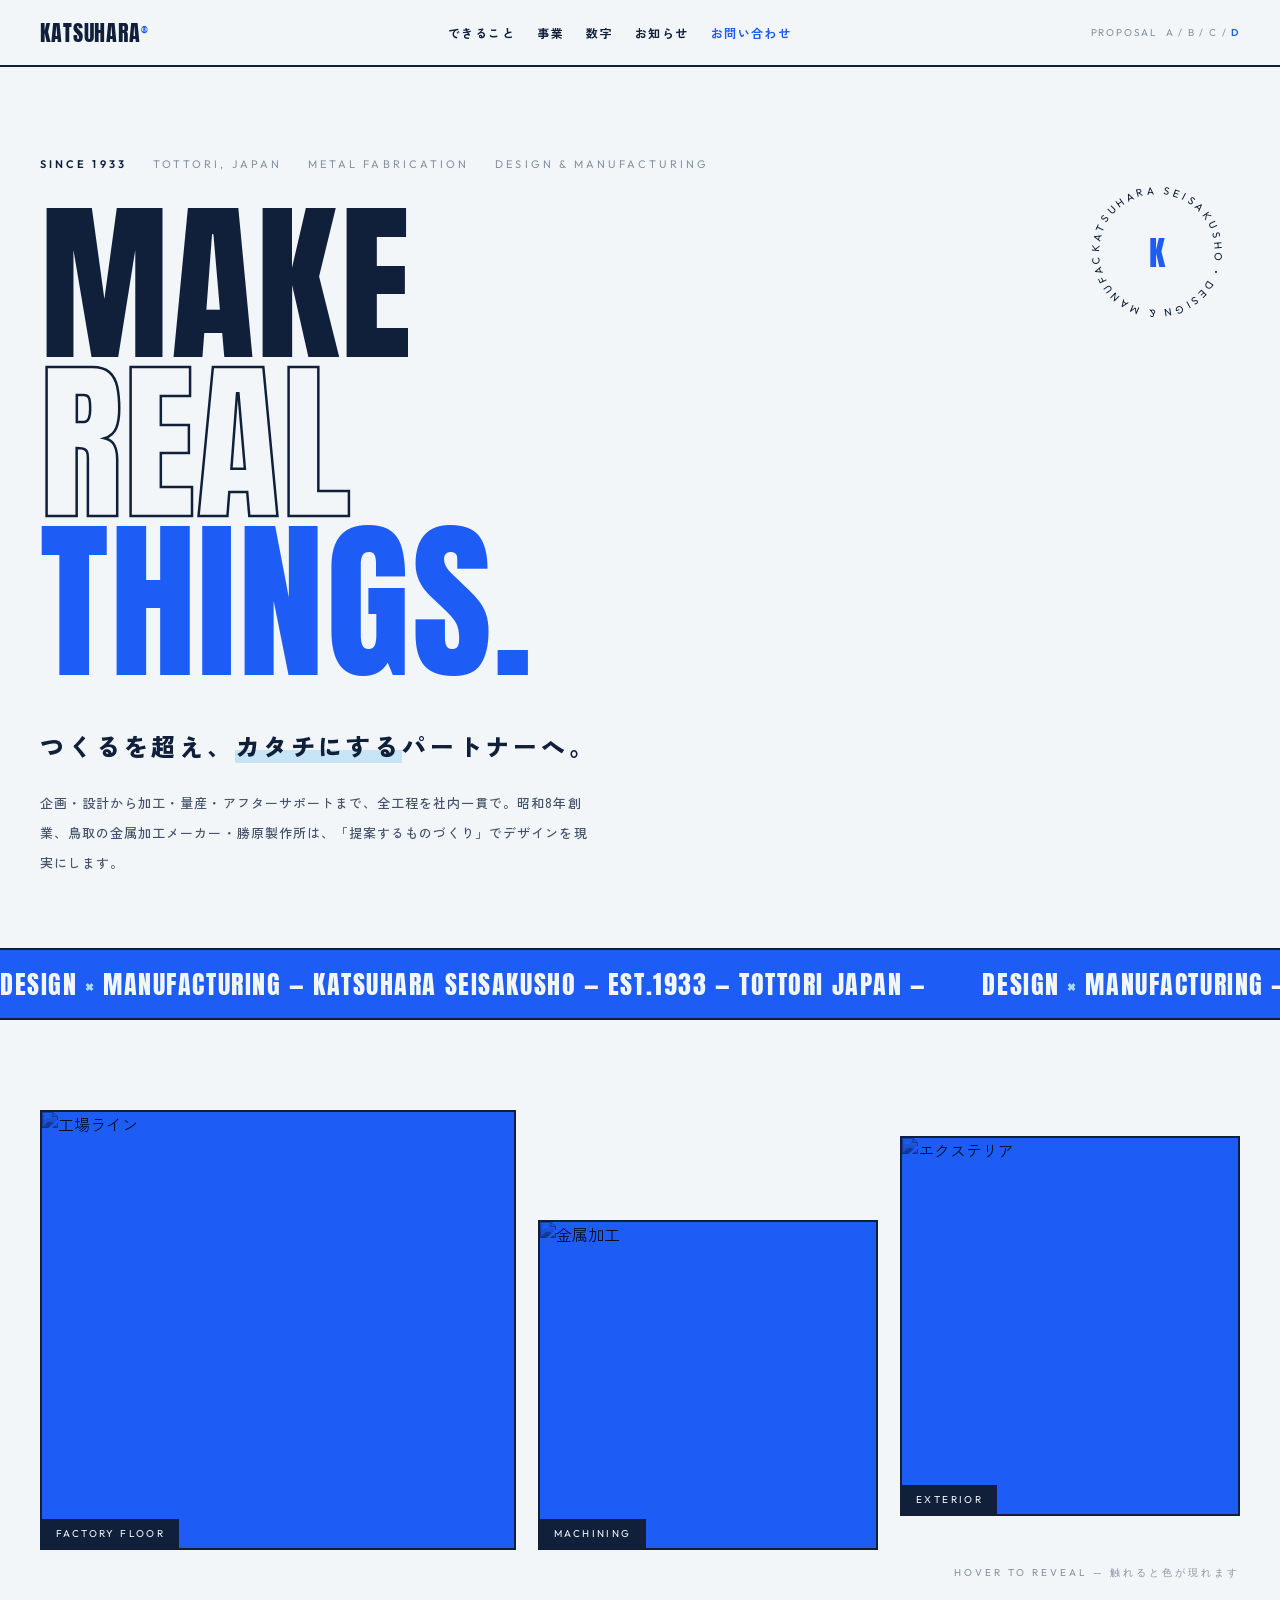
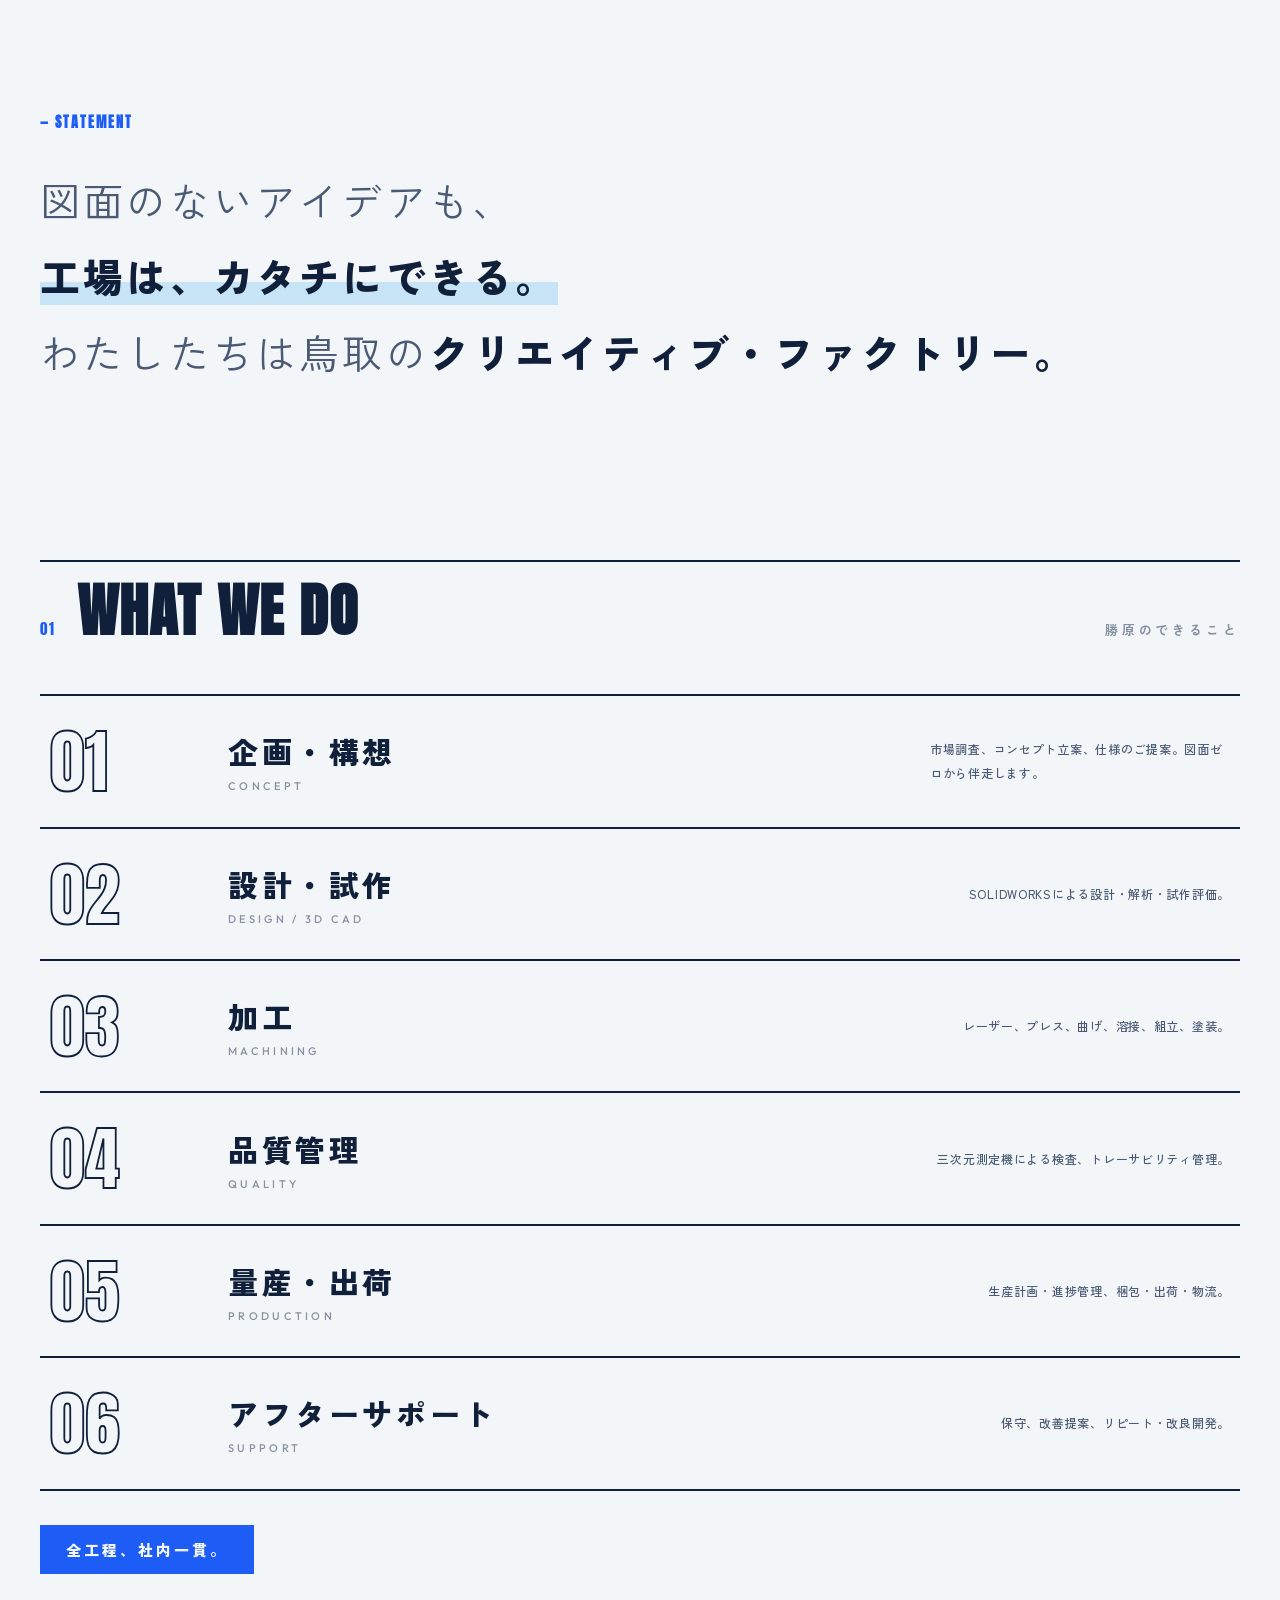
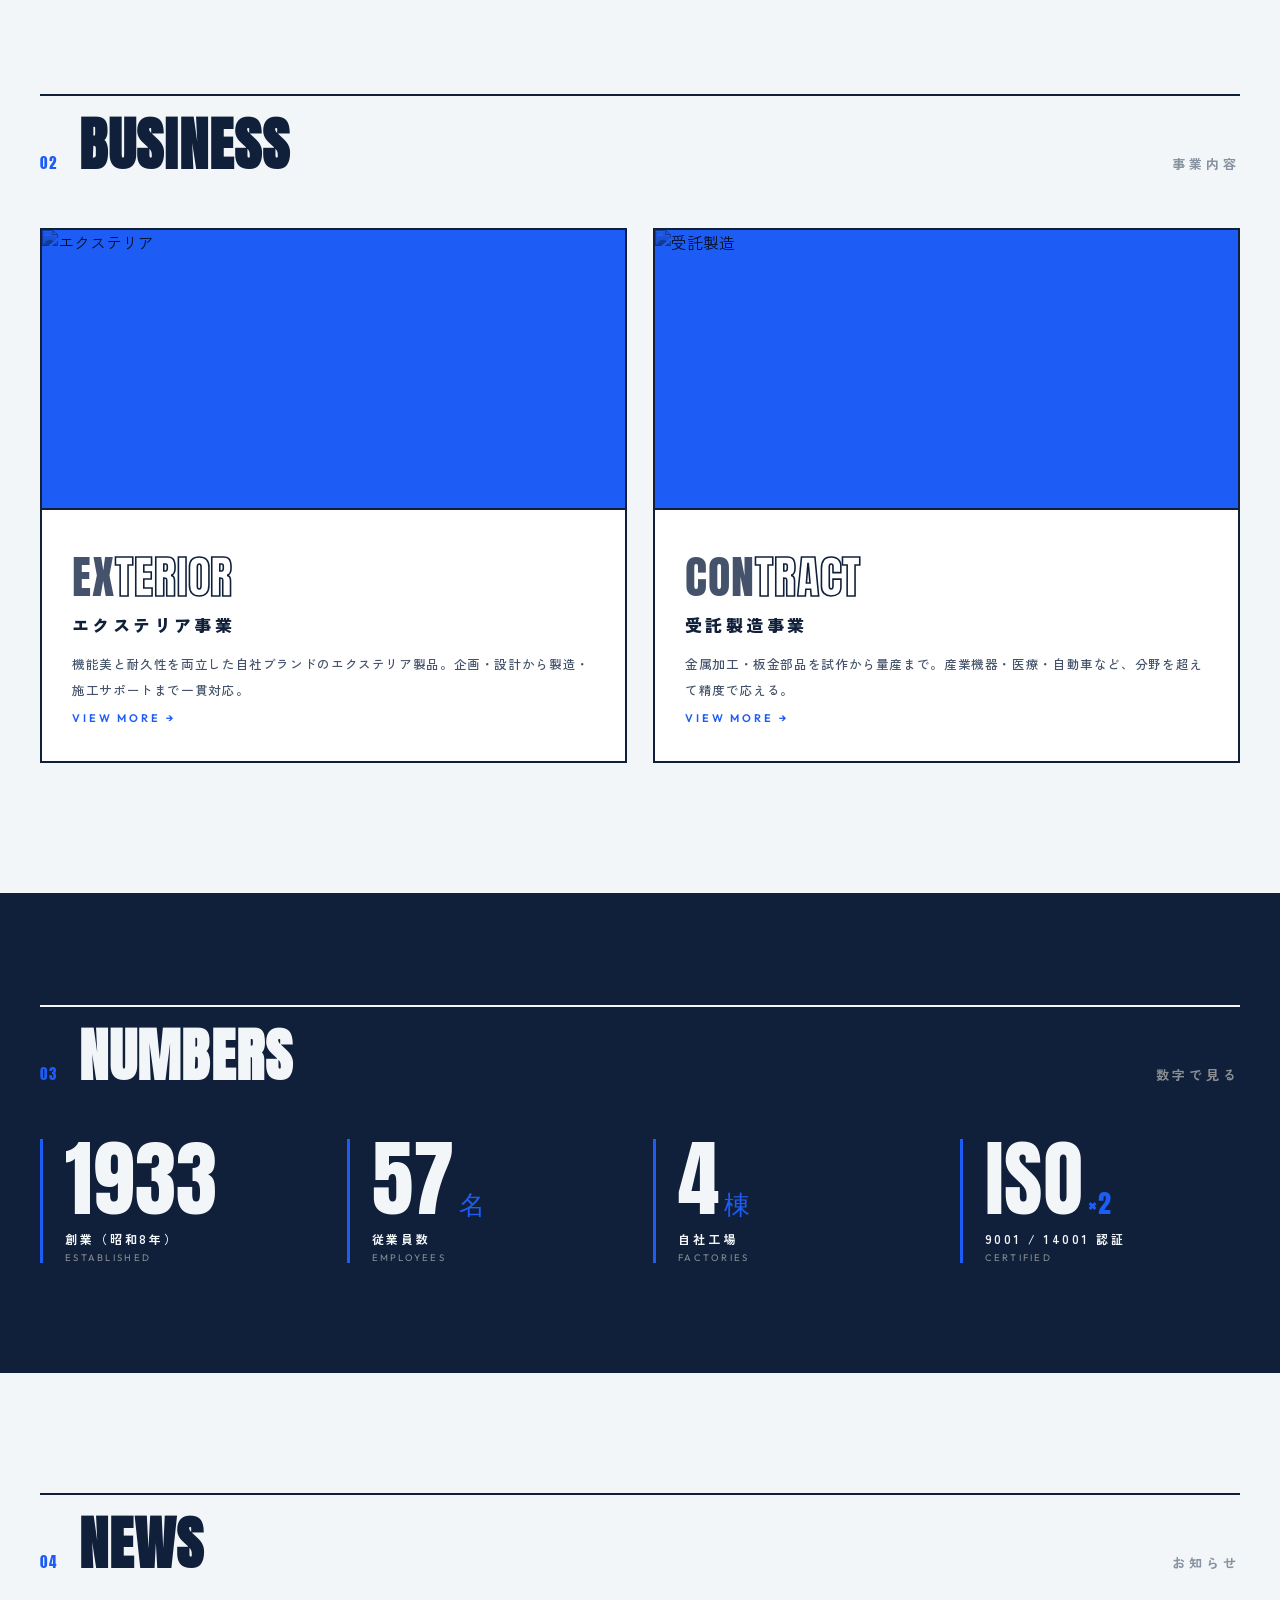
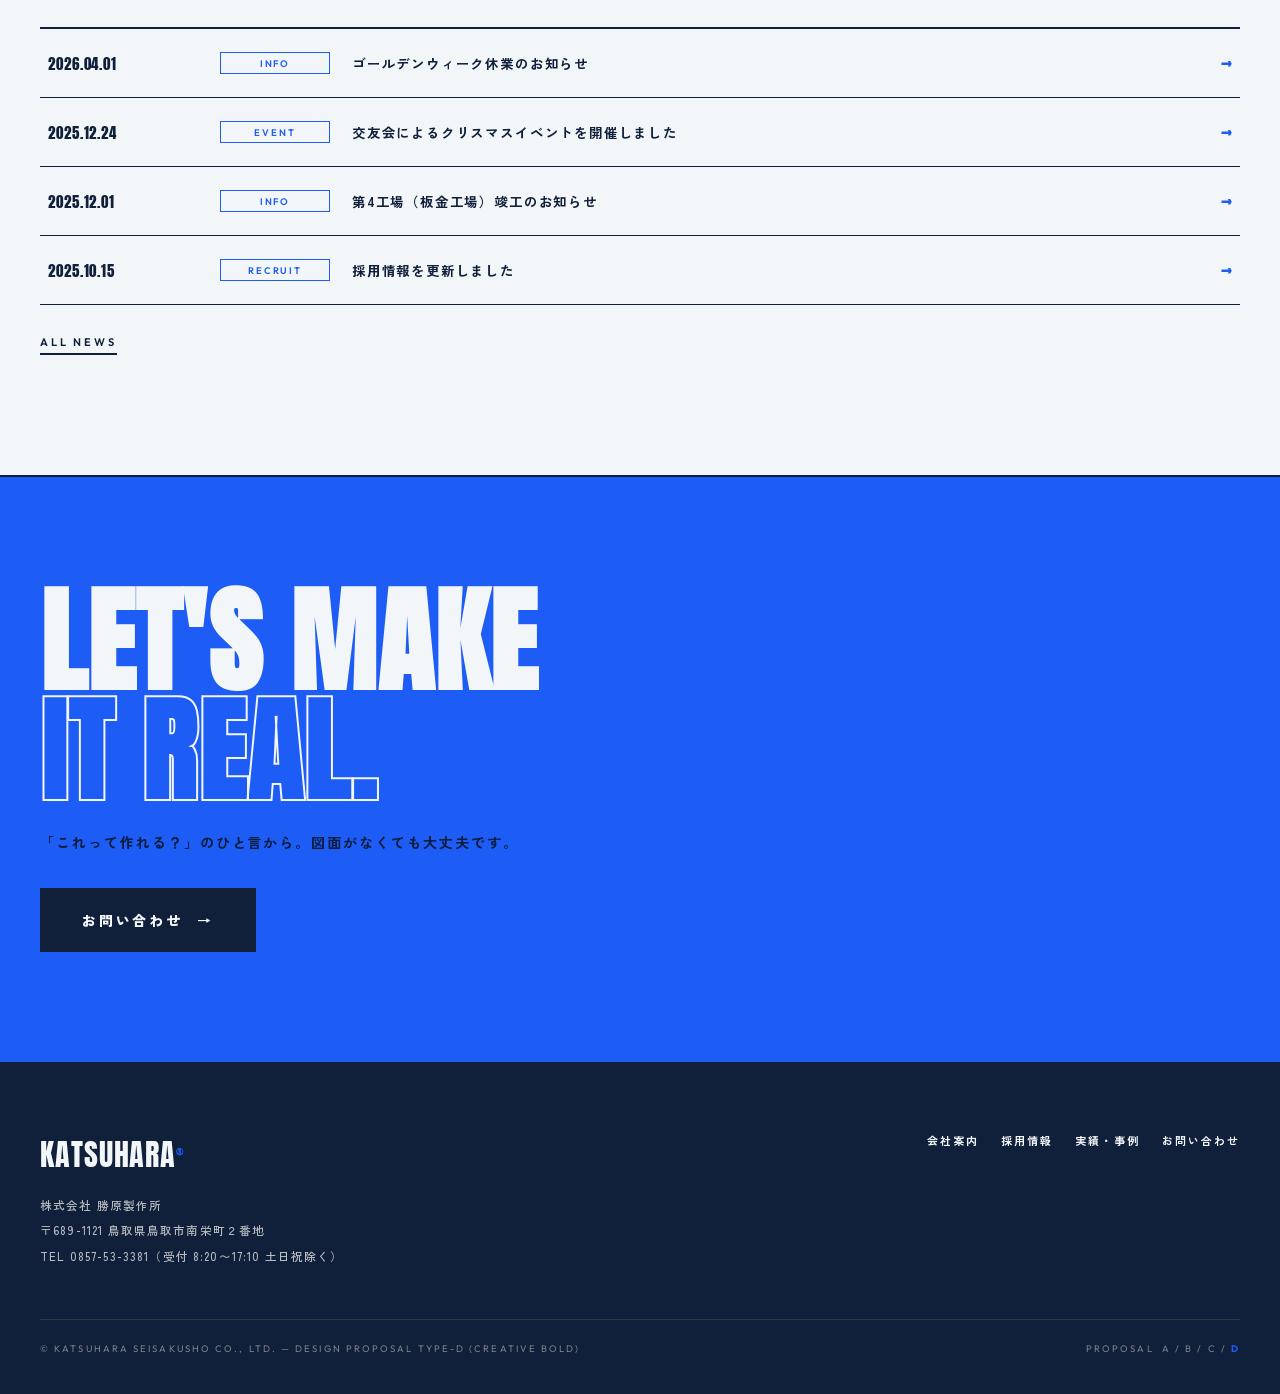
==== design-d/index.html @ e4b58c73 "勝原製作所コーポレートサイト: ハイブリッド版v1 + デザイン提案B/C/D案 - 本サイト8ページ（A構成×Cトーン ハイブリッド）+ 共通CSS/JS - お知らせはWordPress REST" ====
<!doctype html>
<html lang="ja">
<head>
<meta charset="utf-8" />
<meta name="viewport" content="width=device-width, initial-scale=1" />
<title>DESIGN PROPOSAL TYPE-D | 株式会社 勝原製作所</title>
<meta name="description" content="勝原製作所コーポレートサイト デザイン提案D案（クリエイティブ・ボールド）">
<link rel="preconnect" href="https://fonts.googleapis.com">
<link rel="preconnect" href="https://fonts.gstatic.com" crossorigin>
<link rel="stylesheet" href="https://fonts.googleapis.com/css2?family=Anton&family=Zen+Kaku+Gothic+New:wght@400;500;700;900&family=Outfit:wght@400;500;600&display=swap">
<style>
  :root{
    --paper:#F3F6F9;      /* 淡いブルーグレーの紙 */
    --ink:#10203A;        /* 紺（ネイビー） */
    --accent:#1D5DF5;     /* 青（ビビッドブルー） */
    --sky:#A9D9F5;        /* 水色 */
    --mute:#8792A1;
    --hair:#D5DCE4;
  }
  *{box-sizing:border-box;margin:0;padding:0}
  html{scroll-behavior:smooth}
  body{background:var(--paper);color:var(--ink);font-family:"Zen Kaku Gothic New",sans-serif;
    -webkit-font-smoothing:antialiased;font-feature-settings:"palt" 1;overflow-x:hidden}
  a{color:inherit;text-decoration:none}
  img{display:block;max-width:100%}
  .anton{font-family:"Anton",sans-serif;font-weight:400;text-transform:uppercase}
  .out{font-family:"Outfit",sans-serif}

  .reveal{opacity:0;transform:translateY(26px);transition:opacity .8s ease,transform .8s ease}
  .reveal.in{opacity:1;transform:none}

  .wrap{max-width:1360px;margin:0 auto;padding:0 40px}

  /* ============ HEADER ============ */
  header{position:sticky;top:0;z-index:50;background:var(--paper);border-bottom:2px solid var(--ink)}
  header .wrap{display:flex;align-items:center;justify-content:space-between;gap:18px;padding-top:16px;padding-bottom:16px;flex-wrap:wrap}
  .brand{font-family:"Anton",sans-serif;font-size:22px;letter-spacing:.04em;text-transform:uppercase}
  .brand sup{font-size:10px;color:var(--accent);vertical-align:super}
  nav{display:flex;gap:22px;flex-wrap:wrap;align-items:center}
  nav a{font-size:12px;font-weight:700;letter-spacing:.12em;position:relative;padding:4px 0}
  nav a::after{content:"";position:absolute;left:0;bottom:0;height:3px;width:0;background:var(--accent);transition:width .25s}
  nav a:hover::after{width:100%}
  .switcher{font-family:"Outfit",sans-serif;font-size:10px;letter-spacing:.18em;color:var(--mute)}
  .switcher a{border-bottom:1px solid transparent;padding-bottom:1px}
  .switcher a:hover{color:var(--ink);border-color:var(--ink)}
  .switcher b{color:var(--accent);font-weight:600}

  /* ============ HERO ============ */
  .hero{position:relative;padding:90px 0 70px}
  .hero .meta{display:flex;gap:26px;flex-wrap:wrap;font-family:"Outfit",sans-serif;font-size:11px;letter-spacing:.28em;color:var(--mute);margin-bottom:34px;text-transform:uppercase}
  .hero .meta b{color:var(--ink);font-weight:600}
  .hero h1{font-family:"Anton",sans-serif;font-weight:400;text-transform:uppercase;
    font-size:clamp(64px,13.5vw,190px);line-height:.92;letter-spacing:.01em;color:var(--ink)}
  .hero h1 .line{display:block}
  .hero h1 .stroke{color:transparent;-webkit-text-stroke:2.5px var(--ink)}
  .hero h1 .fill{color:var(--accent)}
  .hero .ja-copy{margin-top:40px;font-size:clamp(16px,2.2vw,24px);font-weight:900;letter-spacing:.16em;line-height:2}
  .hero .ja-copy .marker{background:linear-gradient(transparent 62%,rgba(169,217,245,.6) 62%)}
  .hero .lead{margin-top:18px;font-size:13px;font-weight:500;line-height:2.3;letter-spacing:.08em;color:#44536B;max-width:560px}

  /* 回転スタンプバッジ */
  .stamp{position:absolute;right:48px;top:110px;width:150px;height:150px;pointer-events:none}
  .stamp svg{width:100%;height:100%;animation:spin 16s linear infinite}
  @keyframes spin{to{transform:rotate(360deg)}}
  .stamp text{font-family:"Outfit",sans-serif;font-size:10.5px;letter-spacing:.32em;fill:var(--ink);text-transform:uppercase}
  .stamp .core{position:absolute;inset:0;display:grid;place-items:center}
  .stamp .core span{font-family:"Anton",sans-serif;font-size:34px;color:var(--accent)}

  /* ============ MARQUEE ============ */
  .marquee{background:var(--accent);border-top:2px solid var(--ink);border-bottom:2px solid var(--ink);overflow:hidden;padding:14px 0}
  .marquee .track{display:flex;white-space:nowrap;animation:mq 22s linear infinite;width:max-content}
  .marquee span{font-family:"Anton",sans-serif;font-size:26px;color:var(--paper);letter-spacing:.06em;text-transform:uppercase;padding-right:56px}
  .marquee span i{font-style:normal;color:var(--sky)}
  @keyframes mq{to{transform:translateX(-50%)}}

  /* ============ PHOTO STRIP（デュオトーン） ============ */
  .strip{padding:90px 0 0}
  .strip .grid{display:grid;grid-template-columns:1.4fr 1fr 1fr;gap:22px;align-items:end}
  .duo{position:relative;background:var(--accent);border:2px solid var(--ink);overflow:hidden}
  .duo img{width:100%;height:100%;object-fit:cover;filter:grayscale(100%) contrast(1.08);mix-blend-mode:multiply;opacity:.92;transition:filter .5s ease,mix-blend-mode .5s ease,opacity .5s ease}
  .duo:hover img{filter:none;mix-blend-mode:normal;opacity:1}
  .duo .tag{position:absolute;left:0;bottom:0;background:var(--ink);color:var(--paper);font-family:"Outfit",sans-serif;font-size:10px;letter-spacing:.24em;padding:8px 14px;z-index:2;text-transform:uppercase}
  .strip .grid .duo:nth-child(1){height:440px}
  .strip .grid .duo:nth-child(2){height:330px}
  .strip .grid .duo:nth-child(3){height:380px;transform:translateY(-34px)}
  .strip .cap{margin-top:16px;font-family:"Outfit",sans-serif;font-size:10px;letter-spacing:.3em;color:var(--mute);text-align:right;text-transform:uppercase}

  /* ============ STATEMENT ============ */
  .statement{padding:130px 0}
  .statement .idx{font-family:"Anton",sans-serif;font-size:14px;color:var(--accent);letter-spacing:.14em;margin-bottom:26px}
  .statement p{font-size:clamp(22px,3.4vw,40px);font-weight:900;line-height:1.9;letter-spacing:.08em}
  .statement p .thin{font-weight:400;color:#4A5A74}
  .statement p .marker{background:linear-gradient(transparent 60%,rgba(169,217,245,.6) 60%)}

  /* ============ SECTION HEAD ============ */
  .d-head{display:flex;align-items:baseline;gap:22px;border-top:2px solid var(--ink);padding-top:20px;margin-bottom:54px;flex-wrap:wrap}
  .d-head .no{font-family:"Anton",sans-serif;font-size:15px;color:var(--accent);letter-spacing:.1em}
  .d-head h2{font-family:"Anton",sans-serif;font-size:clamp(34px,5vw,58px);letter-spacing:.02em;text-transform:uppercase;line-height:1}
  .d-head .ja{margin-left:auto;font-size:13px;font-weight:700;letter-spacing:.3em;color:var(--mute)}

  /* ============ PROCESS（巨大リスト） ============ */
  .process{padding:40px 0 120px}
  .p-row{display:grid;grid-template-columns:150px 1fr auto;gap:28px;align-items:center;
    border-bottom:2px solid var(--ink);padding:30px 10px;transition:background .25s,color .25s;cursor:default}
  .p-row:first-of-type{border-top:2px solid var(--ink)}
  .p-row .num{font-family:"Anton",sans-serif;font-size:clamp(40px,5.5vw,72px);line-height:1;color:transparent;-webkit-text-stroke:1.8px var(--ink);transition:.25s}
  .p-row h3{font-size:clamp(20px,2.6vw,30px);font-weight:900;letter-spacing:.12em}
  .p-row h3 small{display:block;font-family:"Outfit",sans-serif;font-weight:500;font-size:11px;letter-spacing:.3em;color:var(--mute);margin-top:6px;text-transform:uppercase;transition:.25s}
  .p-row .desc{font-size:12px;font-weight:500;letter-spacing:.06em;color:#4A5A74;max-width:300px;line-height:2;transition:.25s}
  .p-row:hover{background:var(--ink);color:var(--paper)}
  .p-row:hover .num{-webkit-text-stroke:1.8px var(--accent)}
  .p-row:hover h3 small,.p-row:hover .desc{color:#A9BAD3}
  .p-note{margin-top:34px;display:inline-block;background:var(--accent);color:var(--paper);font-weight:900;font-size:15px;letter-spacing:.2em;padding:14px 26px;transform:rotate(-1.2deg)}

  /* ============ BUSINESS ============ */
  .biz{padding:0 0 130px}
  .biz .cols{display:grid;grid-template-columns:1fr 1fr;gap:26px}
  .b-card{border:2px solid var(--ink);background:#fff;display:flex;flex-direction:column;transition:box-shadow .25s,transform .25s}
  .b-card:hover{box-shadow:10px 10px 0 var(--accent);transform:translate(-3px,-3px)}
  .b-card .ph{height:280px}
  .b-card .ph.duo{border:0;border-bottom:2px solid var(--ink)}
  .b-card .body{padding:30px 30px 34px}
  .b-card .en-ttl{font-family:"Anton",sans-serif;font-size:clamp(30px,3.6vw,46px);line-height:1;letter-spacing:.02em;text-transform:uppercase}
  .b-card .en-ttl span{color:transparent;-webkit-text-stroke:1.6px var(--ink)}
  .b-card h3{margin-top:12px;font-size:17px;font-weight:900;letter-spacing:.2em}
  .b-card p{margin-top:14px;font-size:12.5px;font-weight:500;line-height:2.1;letter-spacing:.05em;color:#44536B}
  .b-card .go{margin-top:20px;font-family:"Outfit",sans-serif;font-size:11px;font-weight:600;letter-spacing:.26em;color:var(--accent);text-transform:uppercase}

  /* ============ NUMBERS ============ */
  .nums{background:var(--ink);color:var(--paper);border-top:2px solid var(--ink);padding:110px 0}
  .nums .d-head{border-top-color:var(--paper)}
  .nums .d-head h2{color:var(--paper)}
  .nums .d-head .ja{color:#8b8f93}
  .nums .grid{display:grid;grid-template-columns:repeat(4,1fr);gap:26px}
  .n-item{border-left:3px solid var(--accent);padding-left:22px}
  .n-item .v{font-family:"Anton",sans-serif;font-size:clamp(52px,6.5vw,92px);line-height:.95;letter-spacing:.01em}
  .n-item .v small{font-size:26px;color:var(--accent);margin-left:4px}
  .n-item .k{margin-top:12px;font-size:12px;font-weight:700;letter-spacing:.24em}
  .n-item .e{margin-top:4px;font-family:"Outfit",sans-serif;font-size:9.5px;letter-spacing:.24em;color:#8b8f93;text-transform:uppercase}

  /* ============ NEWS ============ */
  .news{padding:120px 0}
  .n-row{display:grid;grid-template-columns:150px 110px 1fr auto;gap:22px;align-items:center;border-bottom:1.5px solid var(--ink);padding:22px 8px;transition:background .2s}
  .n-row:first-of-type{border-top:2px solid var(--ink)}
  .n-row:hover{background:#fff}
  .n-row .d{font-family:"Anton",sans-serif;font-size:15px;letter-spacing:.06em}
  .n-row .c{font-family:"Outfit",sans-serif;font-size:9.5px;font-weight:600;letter-spacing:.2em;color:var(--accent);border:1.5px solid var(--accent);text-align:center;padding:4px 6px;text-transform:uppercase}
  .n-row .t{font-size:13.5px;font-weight:700;letter-spacing:.06em}
  .n-row .a{font-family:"Anton",sans-serif;font-size:16px;color:var(--accent)}
  .n-more{display:inline-block;margin-top:30px;font-family:"Outfit",sans-serif;font-size:11px;font-weight:600;letter-spacing:.26em;border-bottom:2px solid var(--ink);padding-bottom:4px;text-transform:uppercase;transition:.2s}
  .n-more:hover{color:var(--accent);border-color:var(--accent)}

  /* ============ CTA ============ */
  .cta{background:var(--accent);border-top:2px solid var(--ink);padding:110px 0;position:relative;overflow:hidden}
  .cta h2{font-family:"Anton",sans-serif;font-size:clamp(46px,9vw,130px);line-height:.95;color:var(--paper);text-transform:uppercase;letter-spacing:.01em}
  .cta h2 .stroke{color:transparent;-webkit-text-stroke:2px var(--paper)}
  .cta p{margin-top:26px;font-size:14px;font-weight:700;letter-spacing:.14em;color:#0A1C3A}
  .cta .btn{display:inline-flex;align-items:center;gap:14px;margin-top:36px;background:var(--ink);color:var(--paper);
    font-weight:900;font-size:14px;letter-spacing:.2em;padding:20px 40px;transition:.2s;border:2px solid var(--ink)}
  .cta .btn:hover{background:var(--paper);color:var(--ink)}

  /* ============ FOOTER ============ */
  footer{background:var(--ink);color:var(--paper);padding:70px 0 40px}
  footer .top{display:flex;justify-content:space-between;gap:30px;flex-wrap:wrap;align-items:flex-start}
  footer .f-brand{font-family:"Anton",sans-serif;font-size:30px;letter-spacing:.03em;text-transform:uppercase}
  footer .f-brand sup{font-size:11px;color:var(--accent)}
  footer .addr{margin-top:16px;font-size:11.5px;font-weight:500;letter-spacing:.1em;line-height:2.2;color:#b9bdc1}
  footer .f-links{display:flex;gap:22px;flex-wrap:wrap}
  footer .f-links a{font-size:11px;font-weight:700;letter-spacing:.18em;border-bottom:2px solid transparent;padding-bottom:3px;transition:.2s}
  footer .f-links a:hover{border-color:var(--accent);color:#fff}
  footer .cp{margin-top:50px;padding-top:22px;border-top:1px solid #33383c;font-family:"Outfit",sans-serif;font-size:9.5px;letter-spacing:.22em;color:#7d8286;text-transform:uppercase;display:flex;justify-content:space-between;gap:14px;flex-wrap:wrap}
  footer .cp .sw a{color:#7d8286}
  footer .cp .sw a:hover{color:var(--paper)}
  footer .cp .sw b{color:var(--accent)}

  /* ============ RESPONSIVE ============ */
  @media (max-width:1024px){
    .wrap{padding:0 26px}
    .stamp{width:110px;height:110px;right:26px;top:96px}
    .stamp .core span{font-size:24px}
    .strip .grid{grid-template-columns:1fr 1fr}
    .strip .grid .duo:nth-child(1){grid-column:1/-1;height:340px}
    .strip .grid .duo:nth-child(3){transform:none;height:300px}
    .strip .grid .duo:nth-child(2){height:300px}
    .nums .grid{grid-template-columns:1fr 1fr;gap:40px 26px}
    .biz .cols{grid-template-columns:1fr}
    .p-row{grid-template-columns:90px 1fr;gap:16px}
    .p-row .desc{grid-column:2;max-width:none}
  }
  @media (max-width:640px){
    header .wrap{gap:10px}
    nav{gap:14px}
    nav a{font-size:11px}
    .hero{padding:60px 0 50px}
    .hero .meta{gap:14px;font-size:9.5px}
    .stamp{display:none}
    .marquee span{font-size:19px}
    .statement{padding:90px 0}
    .n-row{grid-template-columns:1fr auto;gap:8px 12px;padding:16px 4px}
    .n-row .d{order:1}
    .n-row .a{order:2}
    .n-row .c{display:none}
    .n-row .t{order:3;grid-column:1/-1}
    .nums{padding:80px 0}
    .nums .grid{grid-template-columns:1fr;gap:34px}
    .news{padding:90px 0}
    .cta{padding:80px 0}
  }
</style>
</head>
<body>

<!-- ============ HEADER ============ -->
<header>
  <div class="wrap">
    <a class="brand" href="#top">Katsuhara<sup>®</sup></a>
    <nav>
      <a href="#process">できること</a>
      <a href="#business">事業</a>
      <a href="#numbers">数字</a>
      <a href="#news">お知らせ</a>
      <a href="../contact/" style="color:var(--accent)">お問い合わせ</a>
    </nav>
    <div class="switcher">PROPOSAL&nbsp;&nbsp;<a href="../">A</a> / <a href="../design-b/">B</a> / <a href="../design-c/">C</a> / <b>D</b></div>
  </div>
</header>

<!-- ============ HERO ============ -->
<section class="hero" id="top">
  <div class="wrap">
    <p class="meta reveal"><b>Since 1933</b><span>Tottori, Japan</span><span>Metal Fabrication</span><span>Design & Manufacturing</span></p>
    <h1 class="reveal">
      <span class="line">Make</span>
      <span class="line stroke">Real</span>
      <span class="line"><span class="fill">Things.</span></span>
    </h1>
    <p class="ja-copy reveal">つくるを超え、<span class="marker">カタチにする</span>パートナーへ。</p>
    <p class="lead reveal">企画・設計から加工・量産・アフターサポートまで、全工程を社内一貫で。昭和8年創業、鳥取の金属加工メーカー・勝原製作所は、「提案するものづくり」でデザインを現実にします。</p>
  </div>
  <div class="stamp" aria-hidden="true">
    <svg viewBox="0 0 150 150">
      <defs><path id="circ" d="M75,75 m-58,0 a58,58 0 1,1 116,0 a58,58 0 1,1 -116,0"/></defs>
      <text><textPath href="#circ">KATSUHARA SEISAKUSHO • DESIGN &amp; MANUFACTURING • EST.1933 • </textPath></text>
    </svg>
    <div class="core"><span>K</span></div>
  </div>
</section>

<!-- ============ MARQUEE ============ -->
<div class="marquee" aria-hidden="true">
  <div class="track">
    <span>Design <i>×</i> Manufacturing — Katsuhara Seisakusho — Est.1933 — Tottori Japan — </span>
    <span>Design <i>×</i> Manufacturing — Katsuhara Seisakusho — Est.1933 — Tottori Japan — </span>
  </div>
</div>

<!-- ============ PHOTO STRIP ============ -->
<section class="strip">
  <div class="wrap">
    <div class="grid reveal">
      <div class="duo"><img src="https://images.unsplash.com/photo-1504917595217-d4dc5ebe6122?auto=format&fit=crop&w=1400&q=80" alt="工場ライン"><span class="tag">Factory Floor</span></div>
      <div class="duo"><img src="https://images.unsplash.com/photo-1565514020179-026b92b84bb6?auto=format&fit=crop&w=900&q=80" alt="金属加工"><span class="tag">Machining</span></div>
      <div class="duo"><img src="https://images.unsplash.com/photo-1600585154340-be6161a56a0c?auto=format&fit=crop&w=900&q=80" alt="エクステリア"><span class="tag">Exterior</span></div>
    </div>
    <p class="cap">Hover to reveal — 触れると色が現れます</p>
  </div>
</section>

<!-- ============ STATEMENT ============ -->
<section class="statement">
  <div class="wrap reveal">
    <p class="idx anton">— Statement</p>
    <p>
      <span class="thin">図面のないアイデアも、</span><br/>
      <span class="marker">工場は、カタチにできる。</span><br/>
      <span class="thin">わたしたちは鳥取の</span>クリエイティブ・ファクトリー。
    </p>
  </div>
</section>

<!-- ============ PROCESS ============ -->
<section class="process" id="process">
  <div class="wrap">
    <div class="d-head reveal">
      <span class="no">01</span>
      <h2>What We Do</h2>
      <span class="ja">勝原のできること</span>
    </div>
    <div class="reveal">
      <div class="p-row"><span class="num">01</span><h3>企画・構想<small>Concept</small></h3><p class="desc">市場調査、コンセプト立案、仕様のご提案。図面ゼロから伴走します。</p></div>
      <div class="p-row"><span class="num">02</span><h3>設計・試作<small>Design / 3D CAD</small></h3><p class="desc">SOLIDWORKSによる設計・解析・試作評価。</p></div>
      <div class="p-row"><span class="num">03</span><h3>加工<small>Machining</small></h3><p class="desc">レーザー、プレス、曲げ、溶接、組立、塗装。</p></div>
      <div class="p-row"><span class="num">04</span><h3>品質管理<small>Quality</small></h3><p class="desc">三次元測定機による検査、トレーサビリティ管理。</p></div>
      <div class="p-row"><span class="num">05</span><h3>量産・出荷<small>Production</small></h3><p class="desc">生産計画・進捗管理、梱包・出荷・物流。</p></div>
      <div class="p-row"><span class="num">06</span><h3>アフターサポート<small>Support</small></h3><p class="desc">保守、改善提案、リピート・改良開発。</p></div>
    </div>
    <span class="p-note reveal">全工程、社内一貫。</span>
  </div>
</section>

<!-- ============ BUSINESS ============ -->
<section class="biz" id="business">
  <div class="wrap">
    <div class="d-head reveal">
      <span class="no">02</span>
      <h2>Business</h2>
      <span class="ja">事業内容</span>
    </div>
    <div class="cols">
      <a class="b-card reveal" href="../business/#exterior">
        <div class="ph duo"><img src="https://images.unsplash.com/photo-1542621334-a254cf47733d?auto=format&fit=crop&w=1200&q=80" alt="エクステリア"></div>
        <div class="body">
          <p class="en-ttl">Ex<span>terior</span></p>
          <h3>エクステリア事業</h3>
          <p>機能美と耐久性を両立した自社ブランドのエクステリア製品。企画・設計から製造・施工サポートまで一貫対応。</p>
          <span class="go">View More →</span>
        </div>
      </a>
      <a class="b-card reveal" href="../business/#contract">
        <div class="ph duo"><img src="https://images.unsplash.com/photo-1581092918056-0c4c3acd3789?auto=format&fit=crop&w=1200&q=80" alt="受託製造"></div>
        <div class="body">
          <p class="en-ttl">Con<span>tract</span></p>
          <h3>受託製造事業</h3>
          <p>金属加工・板金部品を試作から量産まで。産業機器・医療・自動車など、分野を超えて精度で応える。</p>
          <span class="go">View More →</span>
        </div>
      </a>
    </div>
  </div>
</section>

<!-- ============ NUMBERS ============ -->
<section class="nums" id="numbers">
  <div class="wrap">
    <div class="d-head reveal">
      <span class="no">03</span>
      <h2>Numbers</h2>
      <span class="ja">数字で見る</span>
    </div>
    <div class="grid reveal">
      <div class="n-item"><div class="v">1933</div><div class="k">創業（昭和8年）</div><div class="e">Established</div></div>
      <div class="n-item"><div class="v">57<small>名</small></div><div class="k">従業員数</div><div class="e">Employees</div></div>
      <div class="n-item"><div class="v">4<small>棟</small></div><div class="k">自社工場</div><div class="e">Factories</div></div>
      <div class="n-item"><div class="v">ISO<small>×2</small></div><div class="k">9001 / 14001 認証</div><div class="e">Certified</div></div>
    </div>
  </div>
</section>

<!-- ============ NEWS ============ -->
<section class="news" id="news">
  <div class="wrap">
    <div class="d-head reveal">
      <span class="no">04</span>
      <h2>News</h2>
      <span class="ja">お知らせ</span>
    </div>
    <div class="reveal" id="newsList">
      <div class="n-row"><span class="d">2026.04.01</span><span class="c">Info</span><span class="t">ゴールデンウィーク休業のお知らせ</span><span class="a">→</span></div>
      <div class="n-row"><span class="d">2025.12.24</span><span class="c">Event</span><span class="t">交友会によるクリスマスイベントを開催しました</span><span class="a">→</span></div>
      <div class="n-row"><span class="d">2025.12.01</span><span class="c">Info</span><span class="t">第4工場（板金工場）竣工のお知らせ</span><span class="a">→</span></div>
      <div class="n-row"><span class="d">2025.10.15</span><span class="c">Recruit</span><span class="t">採用情報を更新しました</span><span class="a">→</span></div>
    </div>
    <a class="n-more" href="../news/">All News</a>
  </div>
</section>

<!-- ============ CTA ============ -->
<section class="cta">
  <div class="wrap reveal">
    <h2>Let's Make<br/><span class="stroke">It Real.</span></h2>
    <p>「これって作れる？」のひと言から。図面がなくても大丈夫です。</p>
    <a class="btn" href="../contact/">お問い合わせ <span>→</span></a>
  </div>
</section>

<!-- ============ FOOTER ============ -->
<footer>
  <div class="wrap">
    <div class="top">
      <div>
        <p class="f-brand">Katsuhara<sup>®</sup></p>
        <p class="addr">株式会社 勝原製作所<br/>〒689-1121 鳥取県鳥取市南栄町２番地<br/>TEL 0857-53-3381（受付 8:20〜17:10 土日祝除く）</p>
      </div>
      <div class="f-links">
        <a href="../company/">会社案内</a>
        <a href="../recruit/">採用情報</a>
        <a href="../works/">実績・事例</a>
        <a href="../contact/">お問い合わせ</a>
      </div>
    </div>
    <div class="cp">
      <span>© Katsuhara Seisakusho Co., Ltd. — Design Proposal Type-D (Creative Bold)</span>
      <span class="sw">Proposal&nbsp;&nbsp;<a href="../">A</a> / <a href="../design-b/">B</a> / <a href="../design-c/">C</a> / <b>D</b></span>
    </div>
  </div>
</footer>

<script>
  // reveal on scroll
  const io = new IntersectionObserver(es => {
    es.forEach(e => { if (e.isIntersecting){ e.target.classList.add('in'); io.unobserve(e.target); } });
  }, { threshold:.1 });
  document.querySelectorAll('.reveal').forEach(el => io.observe(el));

  // お知らせ: WordPress REST API から最新4件（失敗時は静的表示のまま）
  fetch('https://www.katsuhara.co.jp/wp-json/wp/v2/posts?per_page=4&_embed')
    .then(r => r.ok ? r.json() : Promise.reject())
    .then(posts => {
      if (!Array.isArray(posts) || !posts.length) return;
      const dec = h => { const t = document.createElement('textarea'); t.innerHTML = h; return t.value; };
      const fmt = iso => { const d = new Date(iso), p = n => String(n).padStart(2,'0'); return `${d.getFullYear()}.${p(d.getMonth()+1)}.${p(d.getDate())}`; };
      document.getElementById('newsList').innerHTML = posts.map(p => {
        let cat = 'Info';
        try { cat = p._embedded['wp:term'][0][0].name; } catch(e){}
        return `<a class="n-row" href="${p.link}" target="_blank" rel="noopener"><span class="d">${fmt(p.date)}</span><span class="c">${cat}</span><span class="t">${dec(p.title.rendered)}</span><span class="a">→</span></a>`;
      }).join('');
    })
    .catch(() => {});
</script>
</body>
</html>
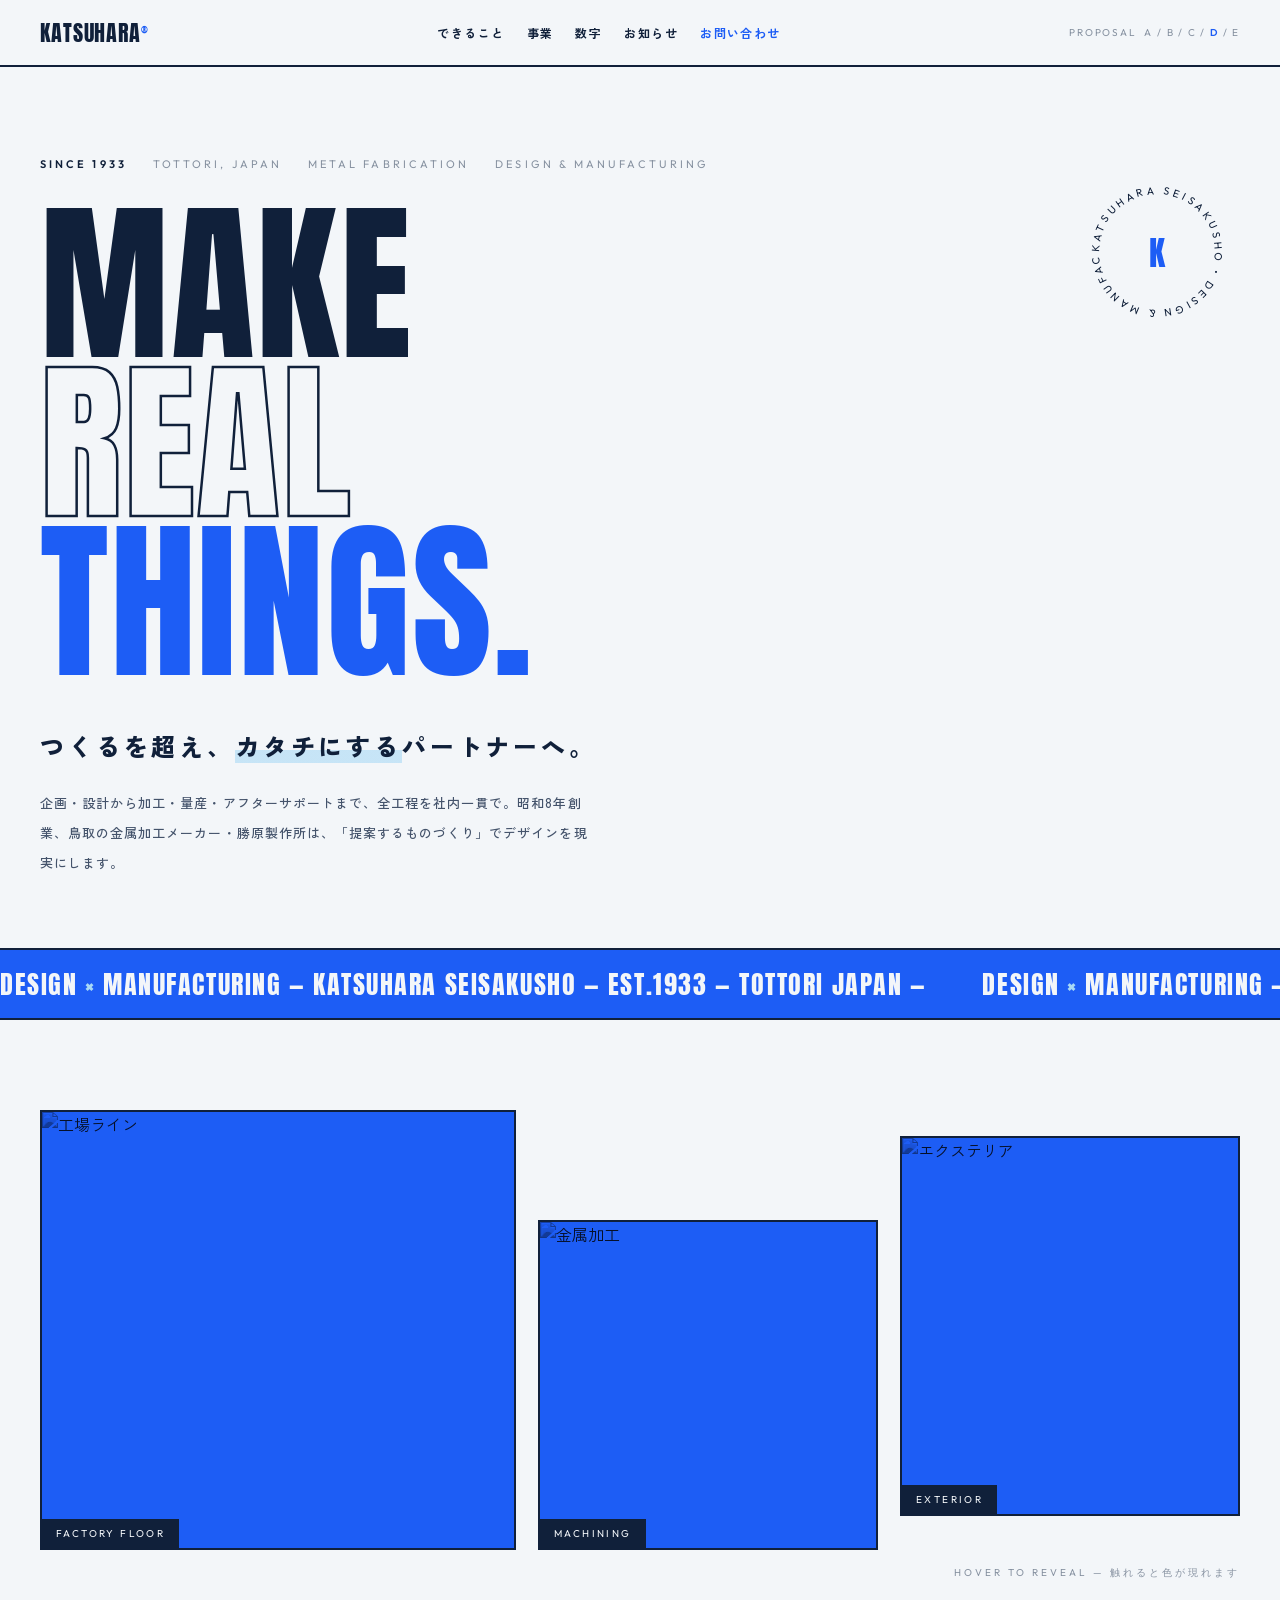
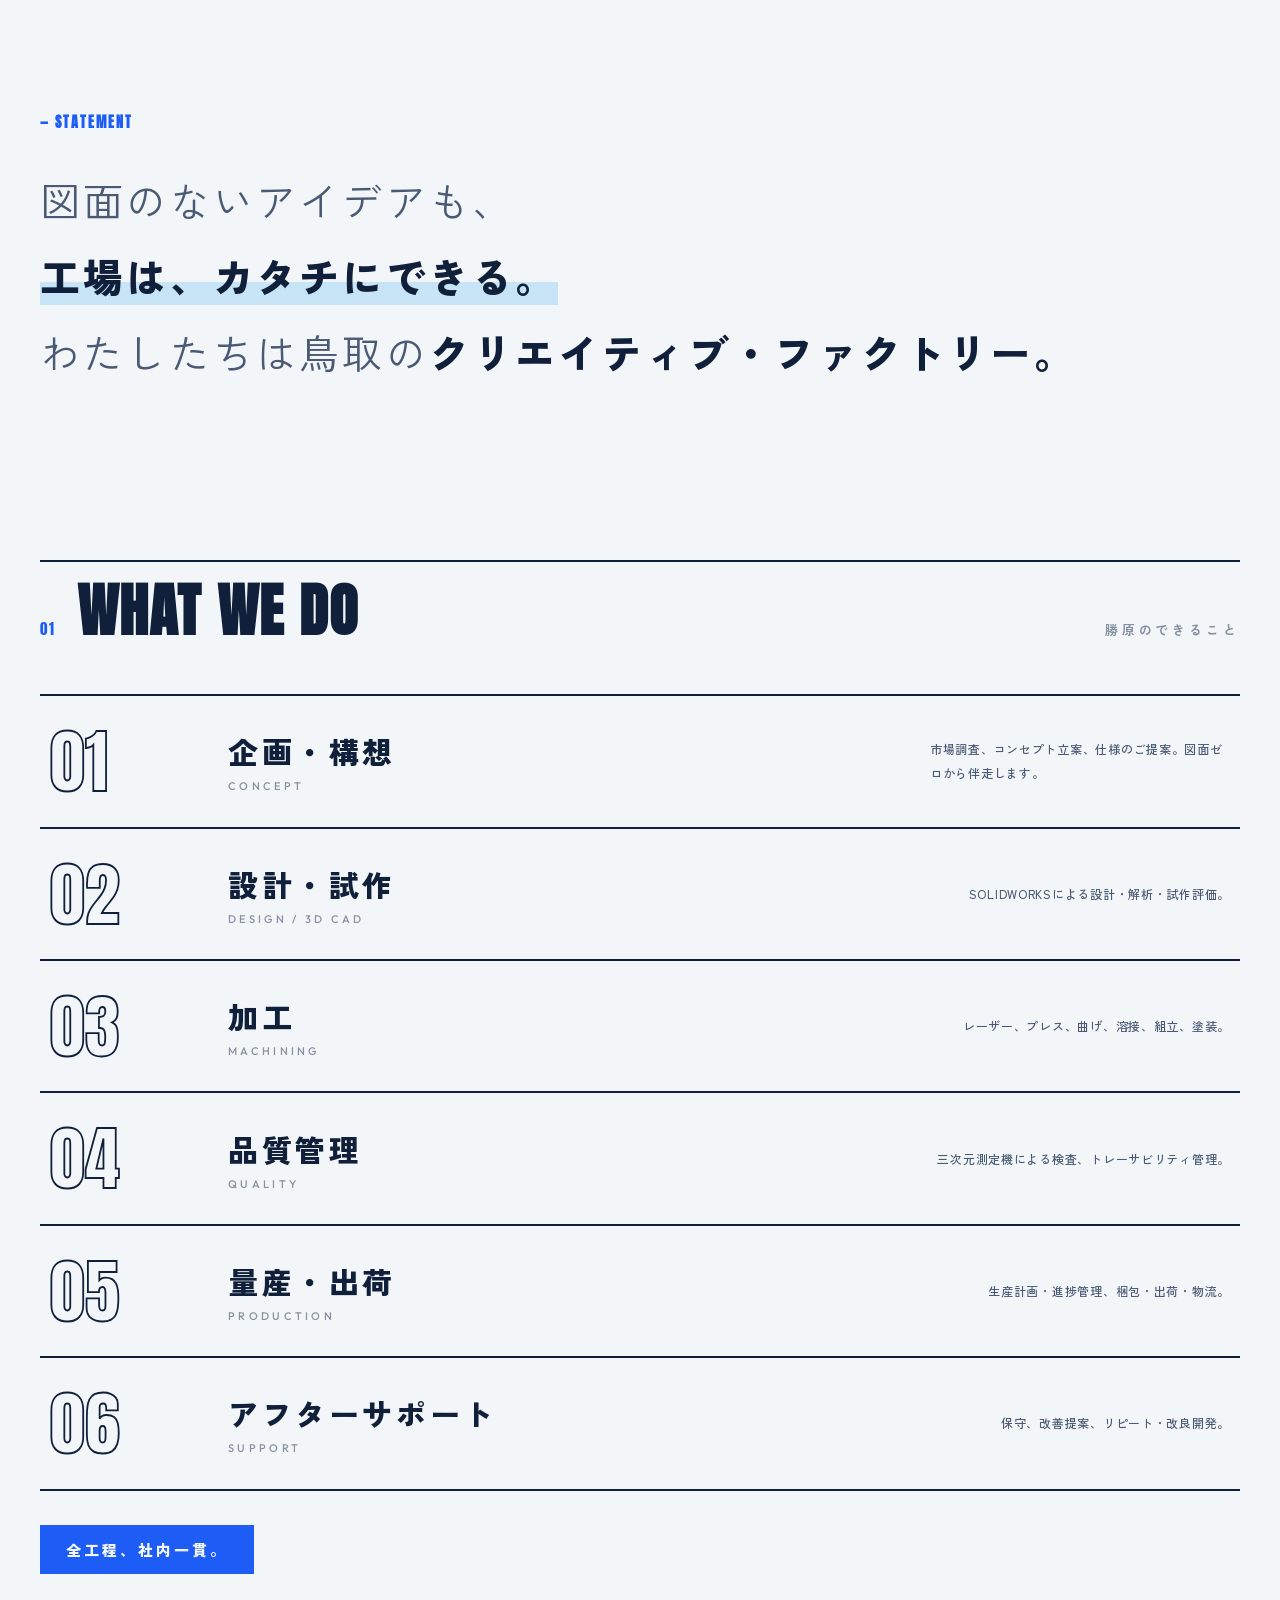
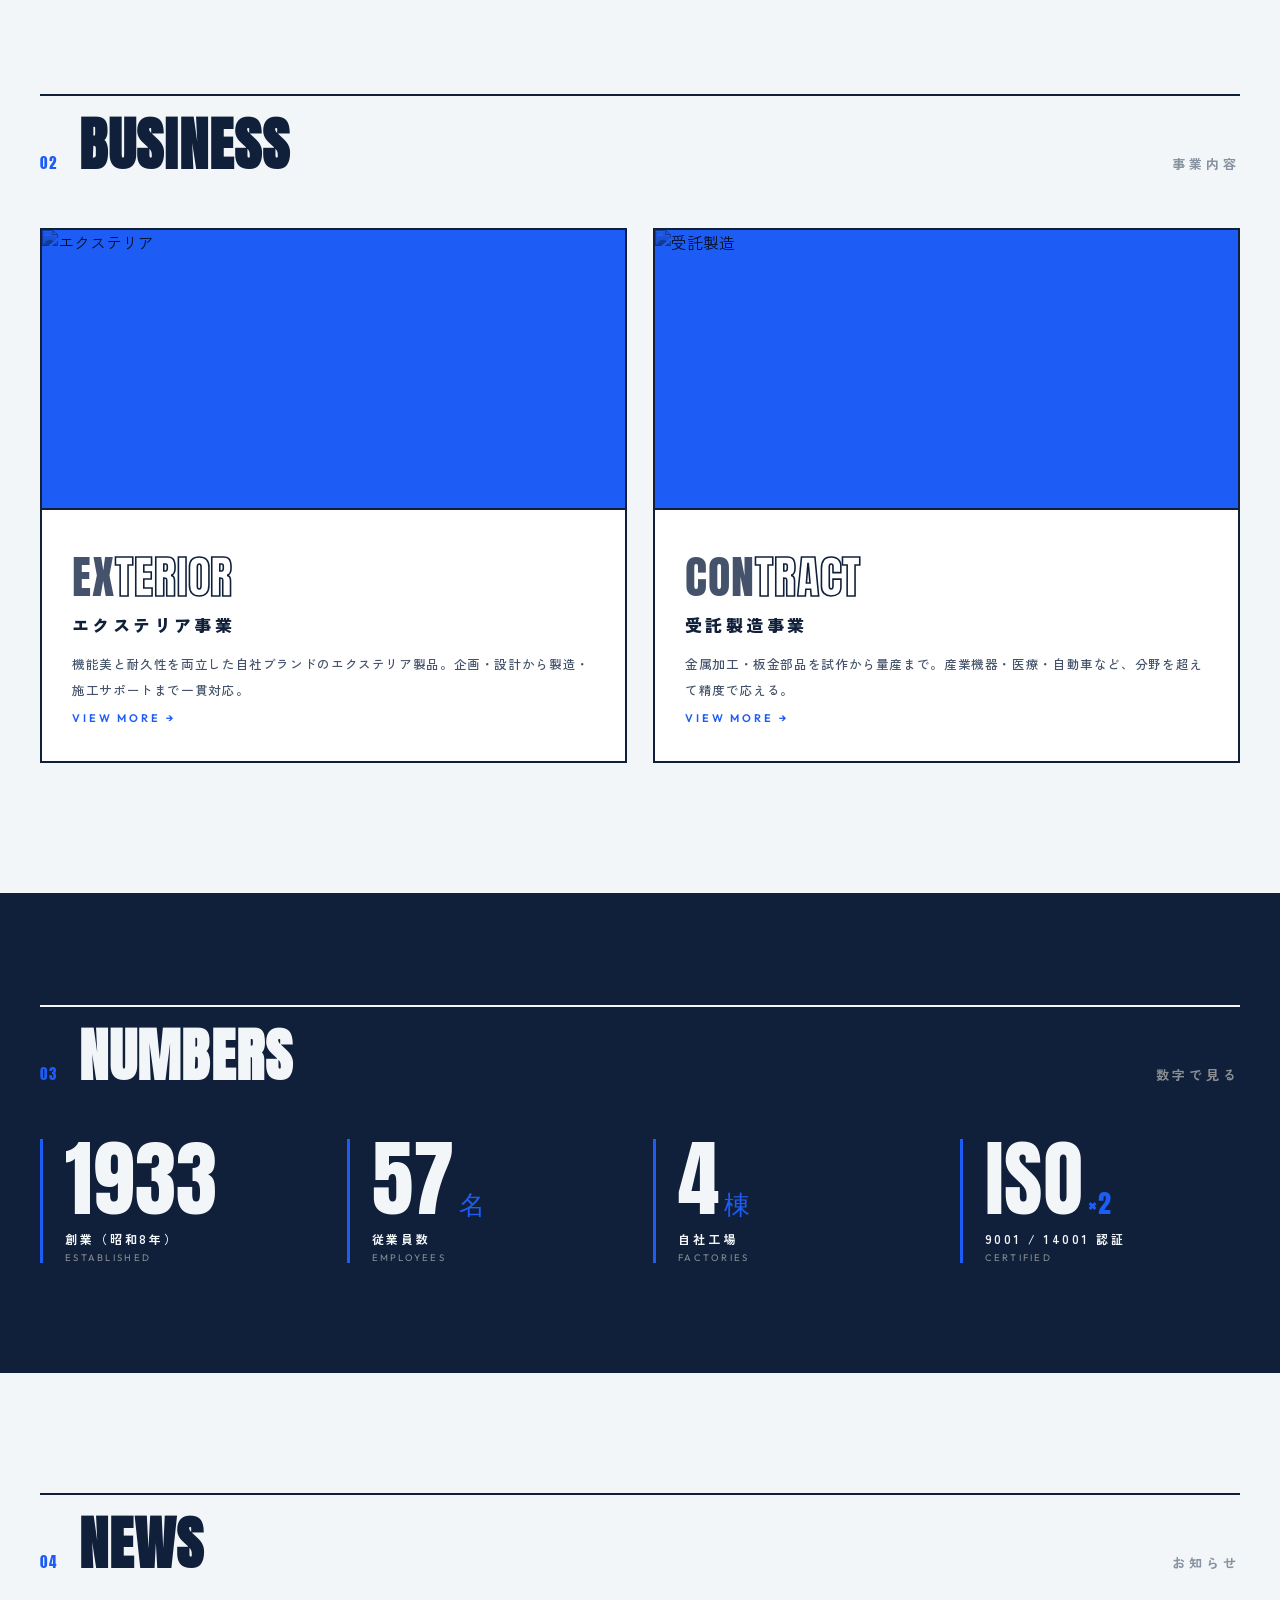
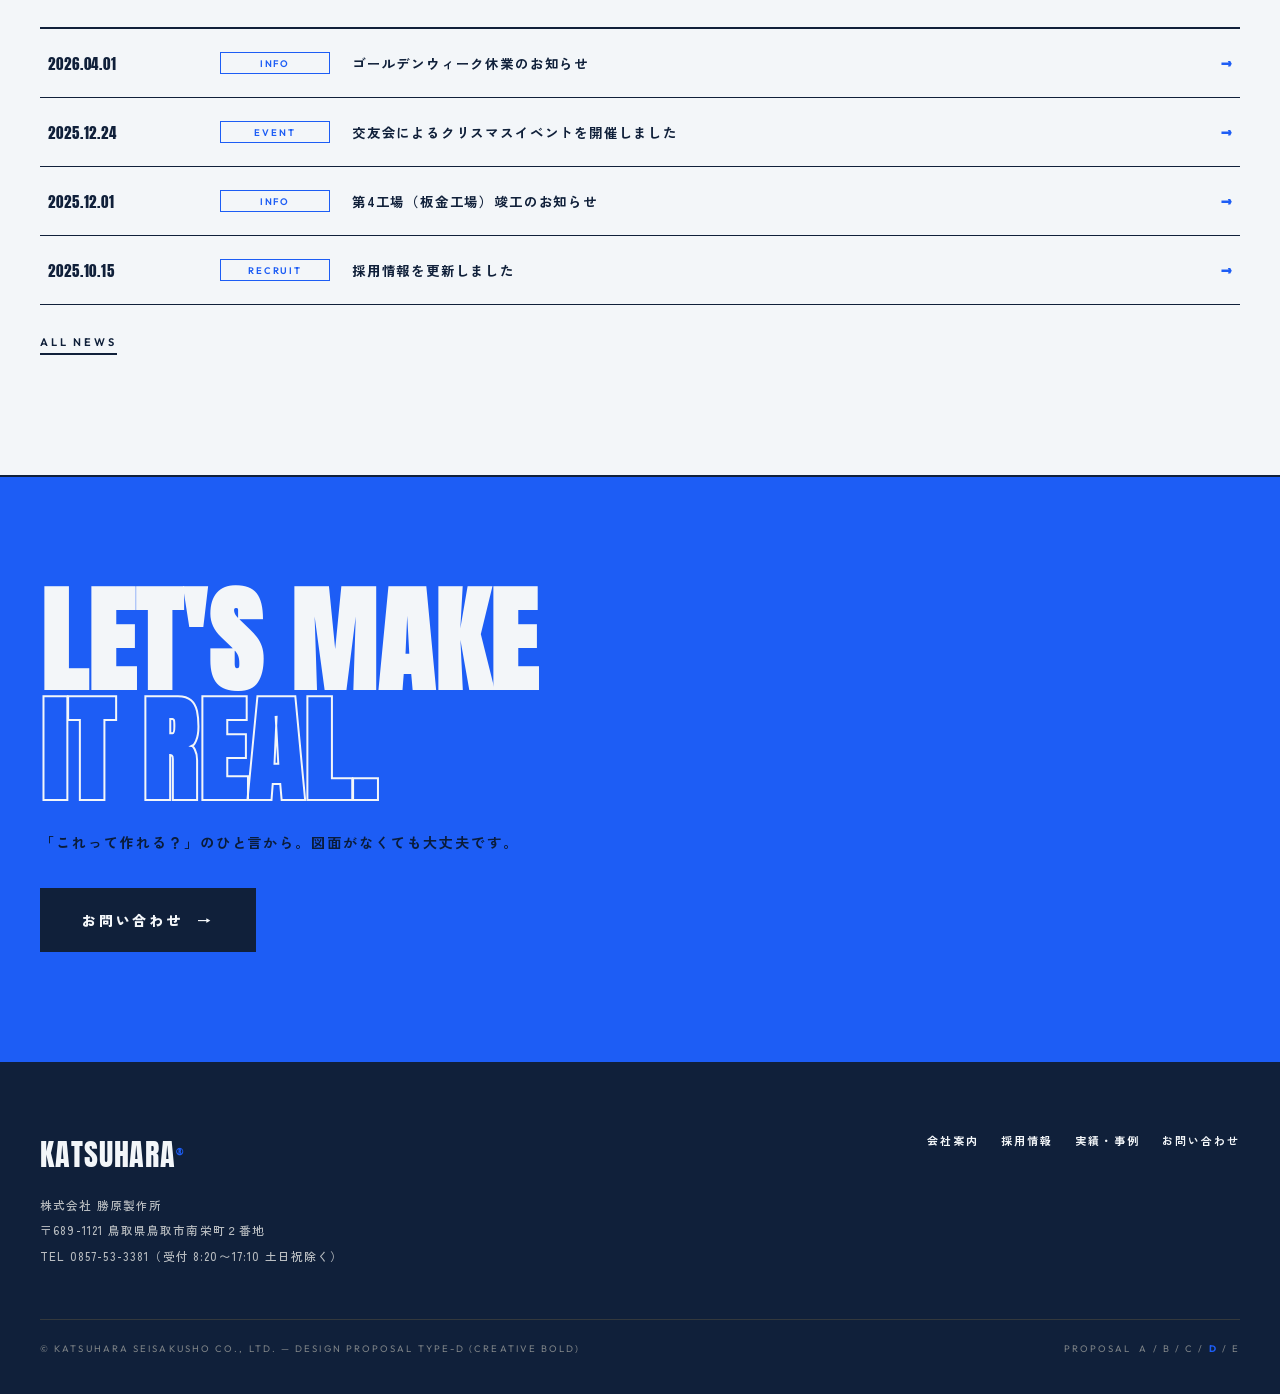
==== commit 973bdaa3: "E案（C×D折衷）追加: 静かなミニマルベース＋特大タイポ・青デュオトーン・紺RECRUITブロック - design-e/ 新規（Cの余白/細罫線/静けさ × Dの水色青紺パレット/Antonタイポ" ====
--- a/design-d/index.html
+++ b/design-d/index.html
@@ -221,7 +221,7 @@
       <a href="#news">お知らせ</a>
       <a href="../contact/" style="color:var(--accent)">お問い合わせ</a>
     </nav>
-    <div class="switcher">PROPOSAL&nbsp;&nbsp;<a href="../">A</a> / <a href="../design-b/">B</a> / <a href="../design-c/">C</a> / <b>D</b></div>
+    <div class="switcher">PROPOSAL&nbsp;&nbsp;<a href="../">A</a> / <a href="../design-b/">B</a> / <a href="../design-c/">C</a> / <b>D</b> / <a href="../design-e/">E</a></div>
   </div>
 </header>
 
@@ -390,7 +390,7 @@
     </div>
     <div class="cp">
       <span>© Katsuhara Seisakusho Co., Ltd. — Design Proposal Type-D (Creative Bold)</span>
-      <span class="sw">Proposal&nbsp;&nbsp;<a href="../">A</a> / <a href="../design-b/">B</a> / <a href="../design-c/">C</a> / <b>D</b></span>
+      <span class="sw">Proposal&nbsp;&nbsp;<a href="../">A</a> / <a href="../design-b/">B</a> / <a href="../design-c/">C</a> / <b>D</b> / <a href="../design-e/">E</a></span>
     </div>
   </div>
 </footer>
